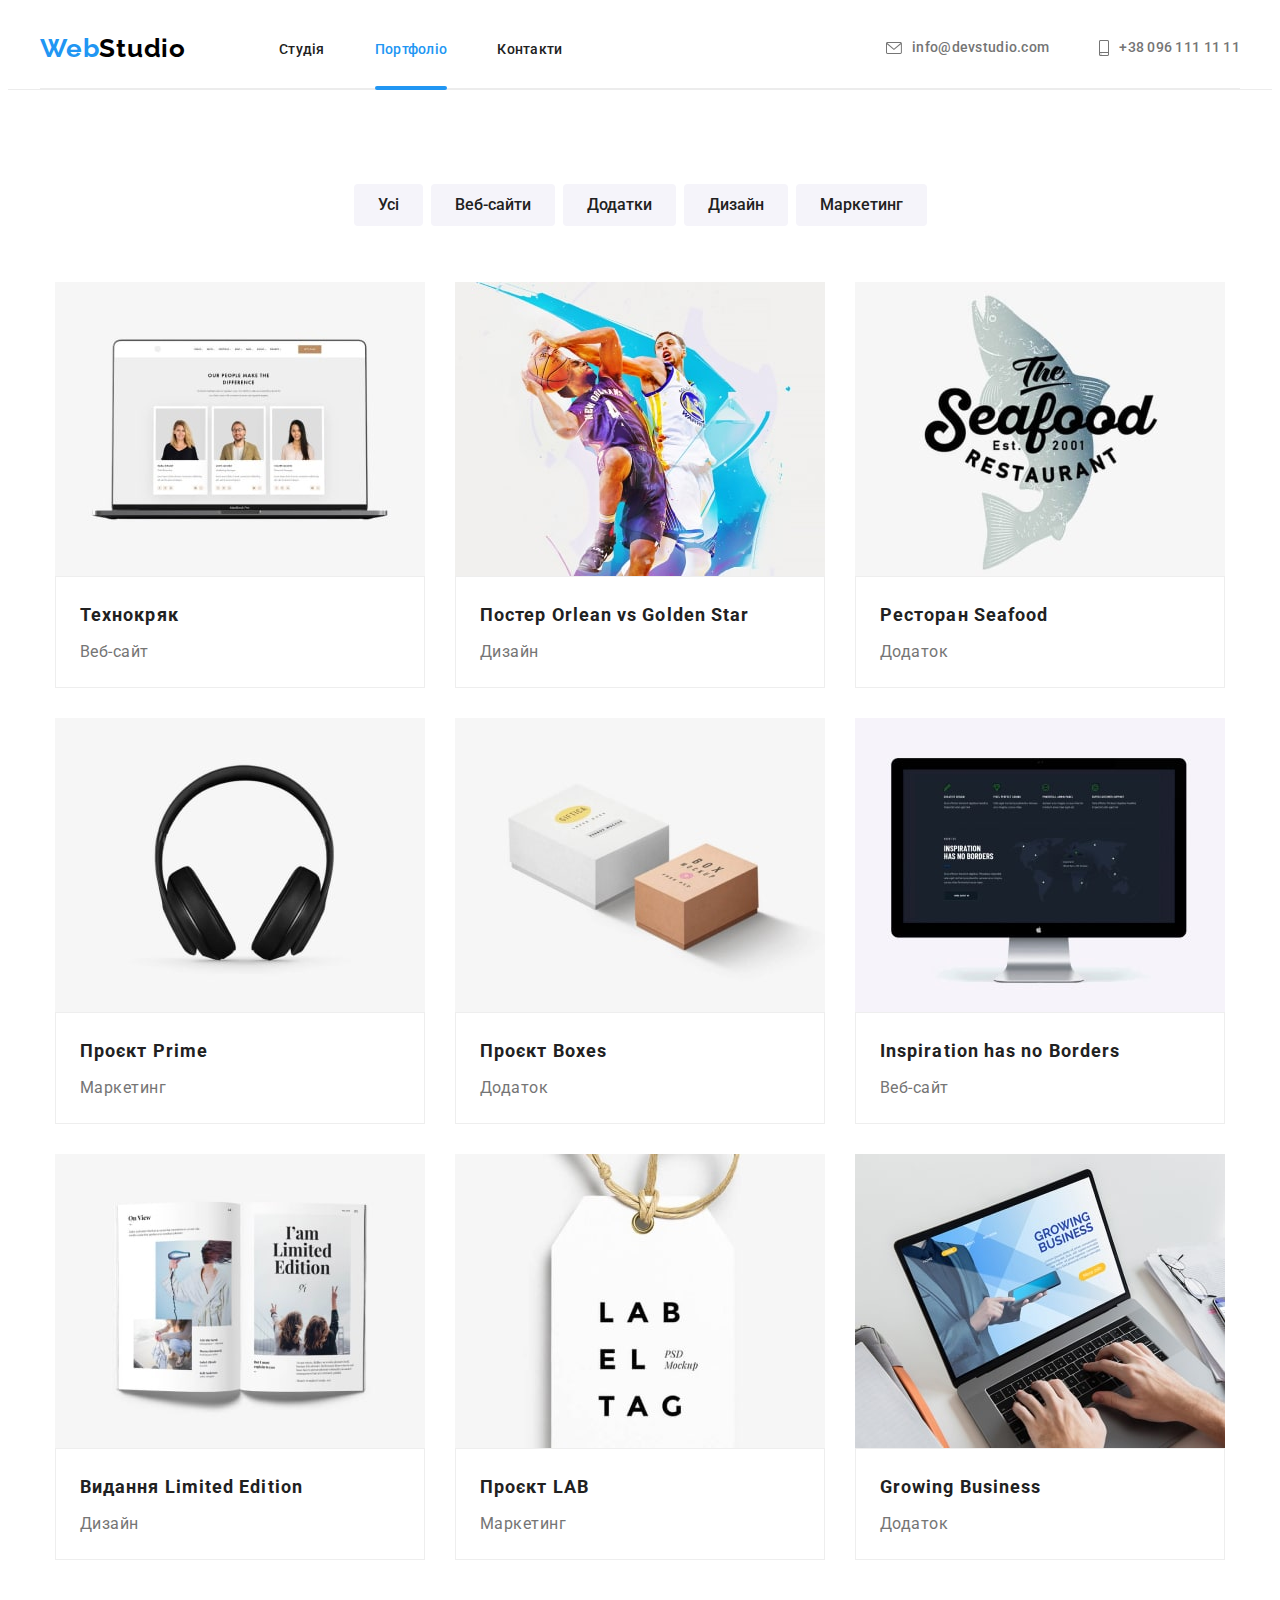
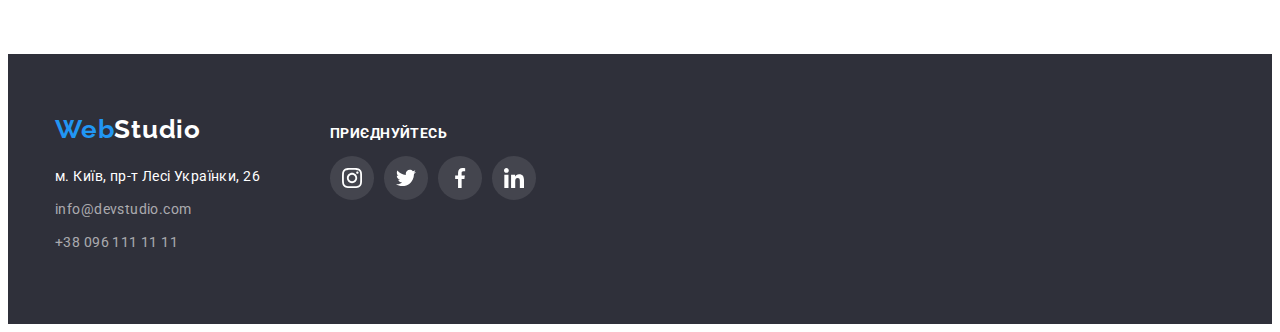
==== portfolio.html @ fb88bbc4 "home-six" ====
<!DOCTYPE html>
<html lang="uk">

<head>
    <meta charset="UTF-8">
    <meta http-equiv="X-UA-Compatible" content="IE=edge">
    <meta name="viewport" content="width=device-width, initial-scale=1.0">
    <title>WebStudio</title>
    <link rel="preconnect" href="https://fonts.googleapis.com">
    <link rel="preconnect" href="https://fonts.gstatic.com" crossorigin>
    <link
        href="https://fonts.googleapis.com/css2?family=Raleway:wght@700&family=Roboto:wght@400;500;700;900&display=swap"
        rel="stylesheet">
    <link rel="stylesheet" href="https://cdnjs.cloudflare.com/ajax/libs/modern-normalize/1.1.0/modern-normalize.min.css" integrity="sha512-wpPYUAdjBVSE4KJnH1VR1HeZfpl1ub8YT/NKx4PuQ5NmX2tKuGu6U/JRp5y+Y8XG2tV+wKQpNHVUX03MfMFn9Q==" crossorigin="anonymous" referrerpolicy="no-referrer" />
    <link rel="stylesheet" href="./styles/styles.css">
</head>

<body>
    <header class="header">
        <div class="container header">
            <nav class="header-navigation">
                <a class="header-logo" href="./index.html">
                    Web<span>Studio</span>
                </a>
                <ul class="header-list list">
                    <li class="header-item"><a href="./index.html" class="header-item-link">Студія</a></li>
                    <li class="header-item"><a href="./portfolio.html" class="header-item-link current">Портфоліо</a></li>
                    <li class="header-item"><a href="#" class="header-item-link">Контакти</a></li>
                </ul>
            </nav>
            <ul class="header-contact list">
                <li><a href="mailto:info@devstudio.com" class="header-mail">
                        <svg class="contact-icon" width="16" height="12">
                            <use href="./image/icons.svg#icon-envelope"></use>
                        </svg>
                    info@devstudio.com</a></li>
                <li><a href="tel:+380961111111" class="header-tel">
                        <svg class="contact-icon" width="10" height="16">
                            <use href="./image/icons.svg#icon-smartphone"></use>
                        </svg>
                    +38 096 111 11 11</a></li>
            </ul>
        </div>
    </header>
    <main>
        <section class="navigation section">
            <div class="container">
                <h1 class="visually-hidden">Навігація</h1>
                <ul class="navigation-list list">
                    <li><button type="button" class="navigation-button">Усі</button></li>
                    <li><button type="button" class="navigation-button">Веб-сайти</button></li>
                    <li><button type="button" class="navigation-button">Додатки</button></li>
                    <li><button type="button" class="navigation-button">Дизайн</button></li>
                    <li><button type="button" class="navigation-button">Маркетинг</button></li>
                </ul>
                <ul class="portfolio-list list">
                    <li class="portfolio-item">
                        <a class="link" href="#">
                            <div class="portfolio-top-wrap">
                                <img src="./image/portfolio1-min.jpg" alt="Ноутбук" width="370">
                                <p class="portfolio-top-text">Ресурс пропонує комплексні пропозиції з різним рівнем функціоналу та сервісів. Все це дозволить відвідувачу отримати вичерпні відомості про компанію чи приватну особу.</p>
                            </div>
                            <div class="examples">
                                <h2 class="portfolio-works">Технокряк</h2>
                                <p class="portfolio-after-title">Веб-сайт</p>
                            </div>
                        </a>    
                    </li>
                    <li class="portfolio-item">
                        <a class="link" href="#">
                            <div class="portfolio-top-wrap">
                                <img class="item" src="./image/portfolio2-min.jpg" alt="Постер" width="370">
                                <p class="portfolio-top-text">Ресурс пропонує комплексні пропозиції з різним рівнем функціоналу та сервісів. Все це дозволить відвідувачу отримати вичерпні відомості про компанію чи приватну особу.</p>
                            </div>
                            <div class="examples">
                                <h2 class="portfolio-works">Постер Orlean vs Golden Star</h2>
                                <p class="portfolio-after-title">Дизайн</p>
                            </div> 
                        </a>    
                    </li>
                    <li class="portfolio-item">
                        <a class="link" href="#">
                            <div class="portfolio-top-wrap"> 
                                <img class="item" src="./image/portfolio3-min.jpg" alt="Постер" width="370">
                                <p class="portfolio-top-text">Ресурс пропонує комплексні пропозиції з різним рівнем функціоналу та сервісів. Все це дозволить відвідувачу отримати вичерпні відомості про компанію чи приватну особу.</p>
                            </div>   
                                <div class="examples">
                                <h2 class="portfolio-works">Ресторан Seafood</h2>
                                <p class="portfolio-after-title">Додаток</p>
                            </div>
                        </a>    
                    </li>
                    <li class="portfolio-item">
                        <a class="link" href="#">
                            <div class="portfolio-top-wrap"> 
                                <img class="item" src="./image/portfolio4-min.jpg" alt="Навушники" width="370">
                                <p class="portfolio-top-text">Ресурс пропонує комплексні пропозиції з різним рівнем функціоналу та сервісів. Все це дозволить відвідувачу отримати вичерпні відомості про компанію чи приватну особу.</p>
                            </div>
                                <div class="examples">
                                <h2 class="portfolio-works">Проєкт Prime</h2>
                                <p class="portfolio-after-title">Маркетинг</p>
                            </div>
                        </a>    
                    </li>
                    <li class="portfolio-item">
                        <a class="link" href="#">
                            <div class="portfolio-top-wrap"> 
                                <img class="item" src="./image/portfolio5-min.jpg" alt="Дві коробки" width="370">
                                <p class="portfolio-top-text">Ресурс пропонує комплексні пропозиції з різним рівнем функціоналу та сервісів. Все це дозволить відвідувачу отримати вичерпні відомості про компанію чи приватну особу.</p>
                            </div>
                            <div class="examples">
                                <h2 class="portfolio-works">Проєкт Boxes</h2>
                                <p class="portfolio-after-title">Додаток</p>
                            </div>
                        </a>    
                    </li>
                    <li class="portfolio-item">
                        <a class="link" href="#">
                            <div class="portfolio-top-wrap"> 
                                <img class="item" src="./image/portfolio6-min.jpg" alt="Монітор" width="370">
                                <p class="portfolio-top-text">Ресурс пропонує комплексні пропозиції з різним рівнем функціоналу та сервісів. Все це дозволить відвідувачу отримати вичерпні відомості про компанію чи приватну особу.</p>
                            </div>
                            <div class="examples">
                                <h2 lang="en" class="portfolio-works">Inspiration has no Borders</h2>
                                <p class="portfolio-after-title">Веб-сайт</p>
                            </div>
                        </a>    
                    </li>
                    <li class="portfolio-item">
                        <a class="link" href="#">
                            <div class="portfolio-top-wrap"> 
                                <img class="item" src="./image/portfolio7-min.jpg" alt="Книга" width="370">
                                <p class="portfolio-top-text">Ресурс пропонує комплексні пропозиції з різним рівнем функціоналу та сервісів. Все це дозволить відвідувачу отримати вичерпні відомості про компанію чи приватну особу.</p>
                            </div>
                            <div class="examples">
                                <h2 class="portfolio-works">Видання Limited Edition</h2>
                                <p class="portfolio-after-title">Дизайн</p>
                            </div>
                        </a>    
                    </li>
                    <li class="portfolio-item">
                        <a class="link" href="#">
                            <div class="portfolio-top-wrap"> 
                                <img class="item" src="./image/portfolio8-min.jpg" alt="Цінник" width="370">
                                <p class="portfolio-top-text">Ресурс пропонує комплексні пропозиції з різним рівнем функціоналу та сервісів. Все це дозволить відвідувачу отримати вичерпні відомості про компанію чи приватну особу.</p>
                            </div>
                            <div class="examples">
                                <h2 class="portfolio-works">Проєкт LAB</h2>
                                <p class="portfolio-after-title">Маркетинг</p>
                            </div>
                        </a>    
                    </li>
                    <li class="portfolio-item">
                        <a class="link" href="#">
                            <div class="portfolio-top-wrap"> 
                                <img class="item" src="./image/portfolio9-min.jpg" alt="Ноутбук" width="370">
                                <p class="portfolio-top-text">Ресурс пропонує комплексні пропозиції з різним рівнем функціоналу та сервісів. Все це дозволить відвідувачу отримати вичерпні відомості про компанію чи приватну особу.</p>
                            </div>
                            <div class="examples">
                                <h2 lang="en" class="portfolio-works">Growing Business</h2>
                                <p class="portfolio-after-title">Додаток</p>
                            </div>
                        </a>    
                    </li>
                </ul>
            </div>
        </section>
    </main>
    <footer class="bottom">
        <div class="footer-container container">
            <div class="footer-adress">
                <a href="./index.html" class="bottom-logo">
                    Web<span class="studio">Studio</span>
                </a>
                <address class="bottom-contact">
                    <ul class="bottom-list list">
                        <li class="bottom-item item">
                            <a href="https://goo.gl/maps/CPtrU1FHBa2aNyZL9" target="_blank" rel="noopener noreferrer"
                                class="bottom-address item">м. Київ,
                                пр-т Лесі Українки,
                                26
                            </a>
                        </li>
                        <li class="bottom-item 	item">
                            <a href="mailto:info@devstudio.com" class="bottom-mail item">info@devstudio.com</a>
                        </li>
                        <li class="bottom-item">
                            <a href="tel:+380961111111" class="bottom-tel">+38 096 111 11 11</a>
                        </li>
                    </ul>
                </address>
            </div>
            <div class="footer-soc">
                <p class="soc-text">приєднуйтесь</p>
                <ul class="footer-soc-list list">
                    <li class="footer-soc-item"><a href="" class="footer-soc-link link">
                        <svg class="footer-soc-icon" width="20" height="20">
                            <use href="./image/icons.svg#icon-instagram"></use>
                        </svg>
                    </a></li>
                    <li class="footer-soc-item"><a href="" class="footer-soc-link link">
                        <svg class="footer-soc-icon" width="20" height="20">
                            <use href="./image/icons.svg#icon-twitter"></use>
                        </svg>
                    </a></li>
                    <li class="footer-soc-item"><a href="" class="footer-soc-link link">
                        <svg class="footer-soc-icon" width="20" height="20">
                            <use href="./image/icons.svg#icon-facebook"></use>
                        </svg>
                    </a></li>
                    <li class="footer-soc-item"><a href="" class="footer-soc-link link">
                        <svg class="footer-soc-icon" width="20" height="20">
                            <use href="./image/icons.svg#icon-linkedin"></use>
                        </svg>
                    </a></li>
                </ul>
            </div>
        </div>    
    </footer>
</body>

</html>
---- styles/styles.css ----
html {
	box-sizing: border-box;
}
*,
*::before,
*::after {
	box-sizing: border-box;
}
:root {
	--main-color: #757575;
	--secondary-color: #212121;
	--main-bg-color: #2196f3;
	--accent-color: #ffffff;
	--main-transition: color 250ms cubic-bezier(0.4, 0, 0.2, 1);
	--fill-transition: fill 250ms cubic-bezier(0.4, 0, 0.2, 1);
}

p,
h1,
h2,
h3,
h4,
h5,
h6 {
  margin: 0;
}
ul,
ol {
  margin: 0;
  padding-left: 0;
}
button {
  cursor: pointer;
}
address {
  font-style: normal;
}
img {
  display: block;
  max-width: 100%;
  height: auto;
}
body {
	color: var(--main-color);
	font-family: "Roboto", sans-serif;
}
.list {
	list-style: none;
}

.container {
	width: 1200px;
	padding-left: 15px;
	padding-right: 15px;
	margin: 0 auto;
}

.visually-hidden {
	color: rgba(0, 0, 0, 0);
	position: absolute;
	width: 1px;
	height: 1px;
	margin: -1px;
	border: 0;
	padding: 0;
	white-space: nowrap;
	clip-path: inset(100%);
	clip: rect(0 0 0 0);
	overflow: hidden;
}

.section {
	padding: 94px 0;
}

.header {
	border-bottom: 1px solid #ECECEC;
	max-width: 100%;
}

.container.header {
	display: flex;
	align-items: center;
	justify-content: space-between;
	padding: 25px 0 24px 0;
}

.header-navigation {
	display: flex;
	align-items: center;
}

.header-list {
	display: flex;
	gap: 50px;
}

.header-logo {
	font-family: "Raleway", sans-serif;
	font-weight: 700;
	font-size: 26px;
	line-height: 1.19;
	letter-spacing: 0.03em;
	color: var(--main-bg-color);
	text-decoration: none;
	margin-right: 93px;
}
.header-contact {
	display: flex;
	align-items: center;
	gap: 50px;
}
span {
	font-family: "Raleway", sans-serif;
	font-weight: 700;
	font-size: 26px;
	line-height: 1.19;
	letter-spacing: 0.03em;
	color: #000000;
	text-decoration: none;
}
.header-item-link {
	font-weight: 500;
	font-size: 14px;
	line-height: 1.14;
	letter-spacing: 0.02em;
	color: var(--secondary-color);
	text-decoration: none;

	transition: var(--main-transition);
}

.header-item-link:hover,
.header-item-link:focus {
	color: var(--main-bg-color);
}

.header-mail,
.header-tel {
	font-weight: 500;
	font-size: 14px;
	line-height: 1.14;
	letter-spacing: 0.02em;
	color: var(--main-color);
	text-decoration: none;
	display: flex;
	align-items: center;
	justify-content: center;
	gap: 10px;

	transition: var(--main-transition);
}

.contact-icon {
	fill: var(--main-color);
    transition: var(--fill-transition);
}
.header-item-link.current {
	color: var(--main-bg-color);
	position: relative;
}

.header-item-link.current::after {
    content: '';
    display: block;
    position: absolute;
    height: 4px;
    width: 100%;
    border-radius: 2px;
    left: 0;
	bottom: -33px;
    background-color: var(--main-bg-color);
}

.header-tel:hover,
.header-tel:focus,
.header-mail:hover,
.header-mail:focus {
	color: var(--main-bg-color);
}
.header-tel:hover .contact-icon,
.header-tel:focus .contact-icon,
.header-mail:hover .contact-icon,
.header-mail:focus .contact-icon{
	fill: var(--main-bg-color);
}
.hero {
	max-width: 1600px;
	height: 600px;
	margin-left: auto;
	margin-right: auto;
	background-color: #2f303a;
	background-image: linear-gradient(
	    rgba(47, 48, 58, 0.4),
	    rgba(47, 48, 58, 0.4)
	  ),
	  url(../image/background.jpg);
	background-repeat: no-repeat;
	background-position: center;
	background-size: cover;
	text-align: center;
	padding: 200px 0;
}

.hero-title {
	font-weight: 900;
	font-size: 44px;
	line-height: 1.36;
	letter-spacing: 0.06em;
	text-transform: uppercase;
	color: var(--accent-color);
	width: 696px;
	margin: 0 auto 30px auto;
}

.button-primary {
	font-family: "Roboto", sans-serif;
	color: var(--accent-color);
	background-color: var(--main-bg-color);
	font-weight: 700;
	font-size: 16px;
	line-height: 1.88;
	letter-spacing: 0.06em;
	cursor: pointer;
	display: inline-flex;
	text-align: center;
	border: 1px solid transparent;
	padding: 10px 32px;
	min-width: 216px;
	height: 50px;
	border-radius: 4px;
	box-shadow: 0px 4px 4px rgba(0, 0, 0, 0.15);
}

.button-primary:active {
	color: var(--accent-color);
	background-color: #188ce8;
}

.section-list {
	display: flex;
	gap: 30px;
}
.section-item {
	width: 270px;
}

.section-item::before {
	display: block;
	content: "";
	height: 120px;
	background-size: 70px;
	background-repeat: no-repeat;
	background-position: center;
	background-color: #F5F4FA;
	margin-bottom: 30px;
	border-radius: 4px;
}
.icon-antenna::before {
	background-image: url(../image/antenna.svg);
}

.icon-clock::before {
	background-image: url(../image/clock.svg);
}
.icon-diagram::before {
	background-image: url(../image/diagram.svg);
}
.icon-astronaut::before {
	background-image: url(../image/astronaut.svg);
}

.section-subtitle {
	font-family: inherit;
	font-weight: 700;
	font-size: 14px;
	line-height: 1.14;
	letter-spacing: 0.03em;
	text-transform: uppercase;
	color: var(--secondary-color);
	margin-bottom: 10px;
}

.section-text {
	font-family: inherit;
	font-weight: 400;
	font-size: 14px;
	line-height: 1.71;
	letter-spacing: 0.03em;
}
.illustration {
	padding-top: 0;
}
.illustration-title {
	font-weight: 700;
	font-size: 36px;
	line-height: 1.17;
	letter-spacing: 0.03em;
	color: var(--secondary-color);
	margin-bottom: 50px;
	text-align: center;
}
.illustration-list {
	display: flex;
	gap: 30px;
}
.illustration-item{
	position: relative;
}
.illustration-container{
	position: absolute;
    bottom: 0;
    width: 100%;
    height: 70px;
    background-color: rgba(47, 48, 58, 0.8);

}
.illustration-text{
    font-family: inherit;
	font-weight: 700;
	font-size: 14px;
	line-height: 1.14;
	text-align: center;
	letter-spacing: 0.03em;
	text-transform: uppercase;
	color: var(--accent-color);
	padding: 27px 0;
}

.team {
	background-color: 
	#F5F4FA;
	text-align: center;
}
.team-list {
	display: flex;
	gap: 30px;
	width: calc((100%-90px)/4);
}
.team-card {
	background: var(--accent-color);
	box-shadow: 0px 1px 3px rgba(0, 0, 0, 0.12), 0px 1px 1px rgba(0, 0, 0, 0.14), 0px 2px 1px rgba(0, 0, 0, 0.2);
	border-radius: 0px 0px 4px 4px;
	width: 270px;
	display: block;
	padding-top: 30px;
	padding-bottom: 30px;
}
.team-title {
	font-weight: 700;
	font-size: 36px;
	line-height: 1.17;
	letter-spacing: 0.03em;
	color: var(--secondary-color);
	margin-bottom: 50px;
}
.team-surname {
	font-weight: 500;
	font-size: 16px;
	line-height: 1.19;
	letter-spacing: 0.03em;
	color: var(--secondary-color);
	margin-bottom: 10px;
}

.team-speciality {
	font-size: 16px;
	line-height: 1.19;
	letter-spacing: 0.03em; 
	margin-bottom: 16px;
}

.team-soc-list {
	display: flex;
	justify-content: center;
	gap: 10px;
}
.team-soc-iteam {
	width: 44px;
	height: 44px;
}
.team-soc-link {
	width: 100%;
	height: 100%;
	border-radius: 50%;
	display: flex;
	align-items: center;
	justify-content: center;

	transition: var(--main-transition), background-color 250ms cubic-bezier(0.4, 0, 0.2, 1);;
}

.team-soc-icon {
	fill: #AFB1B8;

	transition: var(--fill-transition);
}
.team-soc-link:hover,
.team-soc-link:focus {
	background-color: var(--main-bg-color);
}

.team-soc-link:hover .team-soc-icon,
.team-soc-link:focus .team-soc-icon {
	fill: var(--accent-color);
}
.client-title {
	font-weight: 700;
	font-size: 36px;
	line-height: 0.86;
	letter-spacing: 0.03em;
	text-align: center;
	color: var(--secondary-color);
	margin-bottom: 50px;
}
.client-list {
	display: flex;
	gap: 30px;
}
.client-item {
	width: calc((100% - 150px) / 6);
	height: 90px;
}
.client-link {
	width: 100%;
	height: 100%;
	border: 1px solid #AFB1B8;
	border-radius: 4px;
	display: flex;
	align-items: center;
	justify-content: center;
	transition: border-color 250ms cubic-bezier(0.4, 0, 0.2, 1);
}
.client-icon {
	fill: #AFB1B8;
	transition: var(--fill-transition);
}

.client-link:hover,
.client-link:focus {
	border-color: var(--main-bg-color);
}

.client-link:hover .client-icon,
.client-link:focus .client-icon {
	fill: var(--main-bg-color);
}


.bottom {
	background-color: #2f303a;
	padding-top: 60px;
	padding-bottom: 60px;
}

.bottom-logo {
	font-family: "Raleway", sans-serif;
	font-weight: 700;
	font-size: 26px;
	line-height: 1.19;
	letter-spacing: 0.03em;
	text-decoration: none;
	color: var(--main-bg-color);
	display: flex;
	margin-bottom: 20px;
}

.studio {
	font-family: "Raleway", sans-serif;
	font-weight: 700;
	font-size: 26px;
	line-height: 1.19;
	letter-spacing: 0.03em;
	color: var(--accent-color);
	text-decoration: none;
}


.bottom-address {
	font-family: "Roboto";
	font-style: normal;
	font-weight: 400;
	font-size: 14px;
	line-height: 1.71;
	letter-spacing: 0.03em;
	text-decoration: none;
	color: var(--accent-color);
}

.bottom-mail,
.bottom-tel {
	font-style: normal;
	font-size: 14px;
	line-height: 1.71;
	letter-spacing: 0.03em;
	color: rgba(255, 255, 255, 0.6);
	text-decoration: none;

	transition: var(--main-transition);
}

.bottom-item {
	margin-bottom: 9px;
}

.bottom-mail:hover,
.bottom-mail:focus,
.bottom-tel:hover,
.bottom-tel:focus {
	color: var(--main-bg-color);
}

.footer-container {
	display: flex;
	align-items: baseline;
	gap: 70px;
}
.soc-text {
	font-family: 'Roboto', sans-serif;;
	font-style: normal;
	font-weight: 700;
	font-size: 14px;
	line-height: 0.88;
	letter-spacing: 0.03em;
	text-transform: uppercase;
	color: var(--accent-color);
	margin-bottom: 16px;
}
.footer-soc-list {
	display: flex;
    gap: 10px;
    justify-content: center;
}
.footer-soc-item {
	width: 44px;
	height: 44px;
}
.footer-soc-link.link {
	width: 100%;
	height: 100%;
	background: rgba(255, 255, 255, 0.1);
	border-radius: 50%;
	display: flex;
	align-items: center;
	justify-content: center;

	transition: background-color 250ms cubic-bezier(0.4, 0, 0.2, 1);
}
.footer-soc-icon {
	fill: var(--accent-color);
	transition: var(--fill-transition);
}
.footer-soc-link:hover,
.footer-soc-link:focus {
	background-color: var(--main-bg-color);
}
.footer-soc-link:hover .footer-soc-icon,
.footer-soc-link:focus .footer-soc-icon {
	fill: var(--accent-color);
}

.navigation-list {
	display: flex;
	justify-content: center;
	margin-bottom: 56px;
	gap: 8px;
}

.navigation-button {
	font-family: "Roboto", sans-serif;
	font-weight: 500;
	font-size: 16px;
	line-height: 1.63;
	color: var(--secondary-color);
	background-color: #f5f4fa;
	cursor: pointer;
	border-radius: 4px;
	padding: 6px 22px;
	border-color: transparent;
    text-align: center;
	transition: background-color 250ms cubic-bezier(0.4, 0, 0.2, 1), var(--main-transition), box-shadow 250ms cubic-bezier(0.4, 0, 0.2, 1) ;
}

.navigation-button:hover,
.navigation-button:focus {
	color: var(--accent-color);
	background-color: var(--main-bg-color);
	box-shadow: 0px 3px 1px rgba(0, 0, 0, 0.1), 0px 1px 2px rgba(0, 0, 0, 0.08), 0px 2px 2px rgba(0, 0, 0, 0.12);
}

.portfolio-list {
	display: flex;
	flex-wrap: wrap;
	gap: 30px;
}
.portfolio-top-wrap {
	position: relative;
	overflow: hidden;
}
.portfolio-top-text {
	position: absolute;
	top: 0;
	font-family: inherit;
	font-style: normal;
	font-weight: 400;
	font-size: 18px;
	line-height: 1.56;
	letter-spacing: 0.03em;
	color: var(--accent-color);
	background-color: rgba(33, 150, 243, 0.9);
	top: 0;
    left: 0;
    width: 100%;
    height: 100%;
	padding-top: 63px;
    padding-left: 24px;
	transition: transform 250ms cubic-bezier(0.4, 0, 0.2, 1);
	transform: translateY(100%);
}
.portfolio-item .link {
	display: block;
	text-decoration: none;
	transition: box-shadow 250ms cubic-bezier(0.4, 0, 0.2, 1);
}
.portfolio-item .link:hover,
.portfolio-item .link:focus {
	box-shadow: 0px 1px 1px rgba(0, 0, 0, 0.12), 0px 4px 4px rgba(0, 0, 0, 0.06), 1px 4px 6px rgba(0, 0, 0, 0.16);
}

.portfolio-item .link:hover .portfolio-top-text,
.portfolio-item .link:focus .portfolio-top-text {
	transform: translateY(0);
}
.examples {
	padding: 20px 24px;
    width: 370px;
	background-color: var(--accent-color);
	border: 1px solid #EEEEEE;
}
.portfolio-works {
	font-weight: 700;
	font-size: 18px;
	font-family: inherit;
	line-height: 2;
	letter-spacing: 0.06em;
	color: var(--secondary-color);
    margin-bottom: 4px;
	max-width: 322px;
	max-height: 36px;
}

.portfolio-after-title {
	font-family: inherit;
	font-style: normal;
	font-size: 16px;
	line-height: 1.88;
	letter-spacing: 0.03em;
	color: var(--main-color);

}

.backdrop {
	width: 100%;
	height: 100%;
	background-color: rgba(0, 0, 0, 0.2);
	position: fixed;
	top: 0;
	transition: opacity 600ms linear, visibility 600ms linear;
}

.modal {
	width: 528px;
	min-height: 581px;
	background-color: var(--accent-color);
	border-radius: 4px;
	position: absolute;
	top: 50%;
	left: 50%;
	transform: translate(-50%, -50%) rotate(0) scale(1);
	transition: transform 600ms linear, border-radius 600ms linear;
}

.backdrop.is-hidden .modal {
	transform: translate(-50%, -50%) rotate(-360deg) scale(0);
	border-radius: 65%;
}

.modal-close {
	width: 30px;
	height: 30px;
	background-color: transparent;
	border: 1px solid rgba(0, 0, 0, 0.1);
	border-radius: 50%;
	position: absolute;
	top: 10px;
	right: 10px;
	display: flex;
	align-items: center;
	justify-content: center;
	cursor: pointer;
}
.backdrop.is-hidden {
	opacity: 0;
	visibility: hidden;
	pointer-events: none;
}
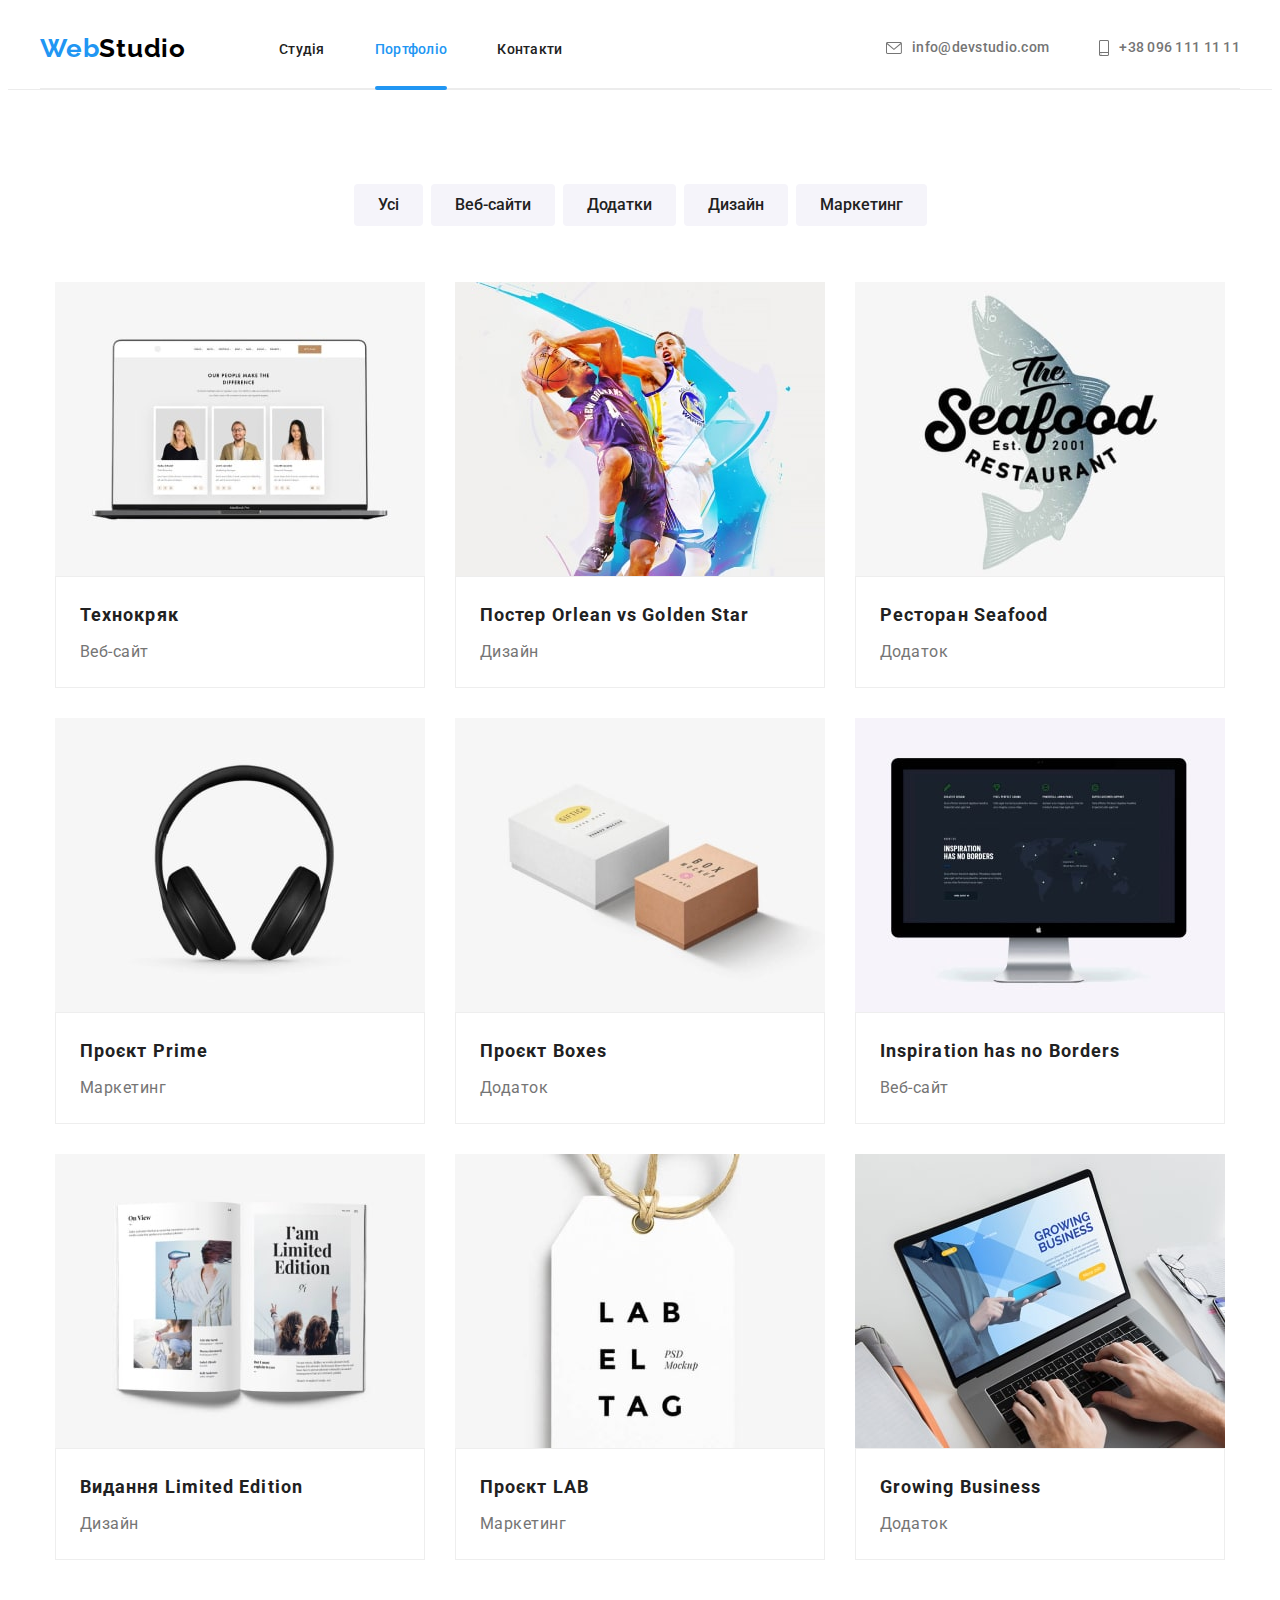
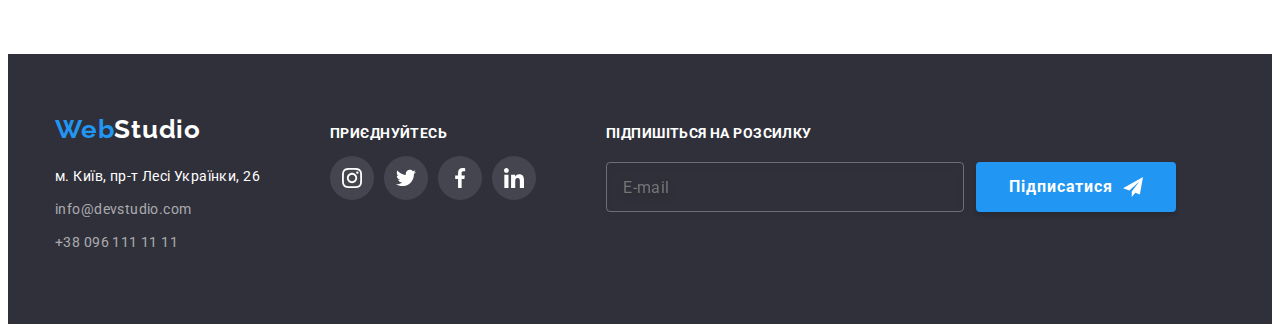
==== commit f2f7707a: "first" ====
--- a/portfolio.html
+++ b/portfolio.html
@@ -215,6 +215,26 @@
                     </a></li>
                 </ul>
             </div>
+            <div class="footer-subscription">
+                <p class="footer-text">підпишіться на розсилку</p>
+                <form action="#" class="form-subscription">
+                  <label for="mail-subscription">
+                    <input
+                      class="mail-subscription"
+                      type="mail"
+                      placeholder="E-mail"
+                      name="mail-subscription"
+                      id="mail-subscription"
+                    />
+                  </label>
+                  <button class="submit-btn" type="submit">
+                    Підписатися
+                    <svg class="icon-subscription" width="20" height="20">
+                      <use href="./image/icons.svg#icon-send"></use>
+                    </svg>
+                  </button>
+                </form>
+              </div>            
         </div>    
     </footer>
 </body>
--- a/styles/styles.css
+++ b/styles/styles.css
@@ -516,7 +516,7 @@
 	gap: 70px;
 }
 .soc-text {
-	font-family: 'Roboto', sans-serif;;
+	font-family: 'Roboto', sans-serif;
 	font-style: normal;
 	font-weight: 700;
 	font-size: 14px;
@@ -557,6 +557,81 @@
 .footer-soc-link:hover .footer-soc-icon,
 .footer-soc-link:focus .footer-soc-icon {
 	fill: var(--accent-color);
+}
+
+.footer-text {
+	font-family: inherit;
+	font-style: normal;
+	font-weight: 700;
+	font-size: 14px;
+	line-height: 1.14;
+	letter-spacing: 0.03em;
+	text-transform: uppercase;
+	margin-bottom: 20px;
+	color: var(--accent-color);
+}
+
+.form-subscription {
+    display: flex;
+    align-items: baseline;
+}
+
+.mail-subscription {
+    display: flex;
+    width: 358px;
+    height: 50px;
+    border: 1px solid rgba(255, 255, 255, 0.3);
+    filter: drop-shadow(0px 4px 4px rgba(0, 0, 0, 0.15));
+    border-radius: 4px;
+    background-color: transparent;
+    padding-left: 16px;
+    font-family: inherit;
+    font-size: 16px;
+    line-height: 1.25;
+    align-items: center;
+    letter-spacing: 0.03em;
+    color: rgba(255, 255, 255, 0.6);
+    margin-right: 12px;
+    cursor: pointer;
+	transition: border-color 250ms cubic-bezier(0.4, 0, 0.2, 1), outline 250ms cubic-bezier(0.4, 0, 0.2, 1);
+}
+
+.mail-subscription:focus,
+.mail-subscription:hover {
+  border-color: var(--main-bg-color);
+  outline: var(--main-bg-color);
+}
+
+.submit-btn {
+    display: flex;
+    justify-content: center;
+    align-items: center;
+    width: 200px;
+    height: 50px;
+    margin: auto;
+    background-color: var(--main-bg-color);
+    box-shadow: 0px 4px 4px rgb(0 0 0 / 15%);
+    border-radius: 4px;
+    border-color: transparent;
+    text-align: center;
+    font-family: inherit;
+    font-weight: 700;
+    font-size: 16px;
+    line-height: 1.88;
+    letter-spacing: 0.06em;
+    color: var(--accent-color);
+    cursor: pointer;
+    transition: background-color 250ms cubic-bezier(0.4, 0, 0.2, 1);
+}
+
+.icon-subscription {
+    fill: var(--accent-color);
+    margin-left: 10px;
+}
+
+.submit-btn:hover,
+.submit-btn:focus {
+	background-color: #188ce8;
 }
 
 .navigation-list {
@@ -673,6 +748,7 @@
 	min-height: 581px;
 	background-color: var(--accent-color);
 	border-radius: 4px;
+	padding: 40px;
 	position: absolute;
 	top: 50%;
 	left: 50%;
@@ -703,4 +779,55 @@
 	opacity: 0;
 	visibility: hidden;
 	pointer-events: none;
+}
+.modal-title {
+	font-family: inherit;
+	font-style: normal;
+	font-weight: 700;
+	font-size: 20px;
+	line-height: 1.15;
+	text-align: center;
+	letter-spacing: 0.03em;
+	margin-bottom: 12px;
+	color: var(--secondary-color);
+	justify-content: center;
+	align-items: center;
+	display: block;
+}
+
+.modal-input {
+	width: 100%;
+	height: 40px;
+	border: 1px solid rgba(33, 33, 33, 0.2);
+	border-radius: 4px;
+	margin-bottom: 10px;
+}
+
+
+
+.submit-btn {
+	display: flex;
+	justify-content: center;
+	align-items: center;
+	width: 200px;
+	height: 50px;
+	margin: auto;
+	background-color: var(--main-bg-color);
+	box-shadow: 0px 4px 4px rgba(0, 0, 0, 0.15);
+	border-radius: 4px;
+	border-color: transparent;
+	text-align: center;
+	font-family: inherit;
+	font-weight: 700;
+	font-size: 16px;
+	line-height: 1.88;
+	letter-spacing: 0.06em;
+	color: var(--accent-color);
+	cursor: pointer;
+	transition: background-color 250ms cubic-bezier(0.4, 0, 0.2, 1);
+}
+
+.submit-btn:hover,
+.submit-btn:focus {
+    background-color: #188ce8;;
 }